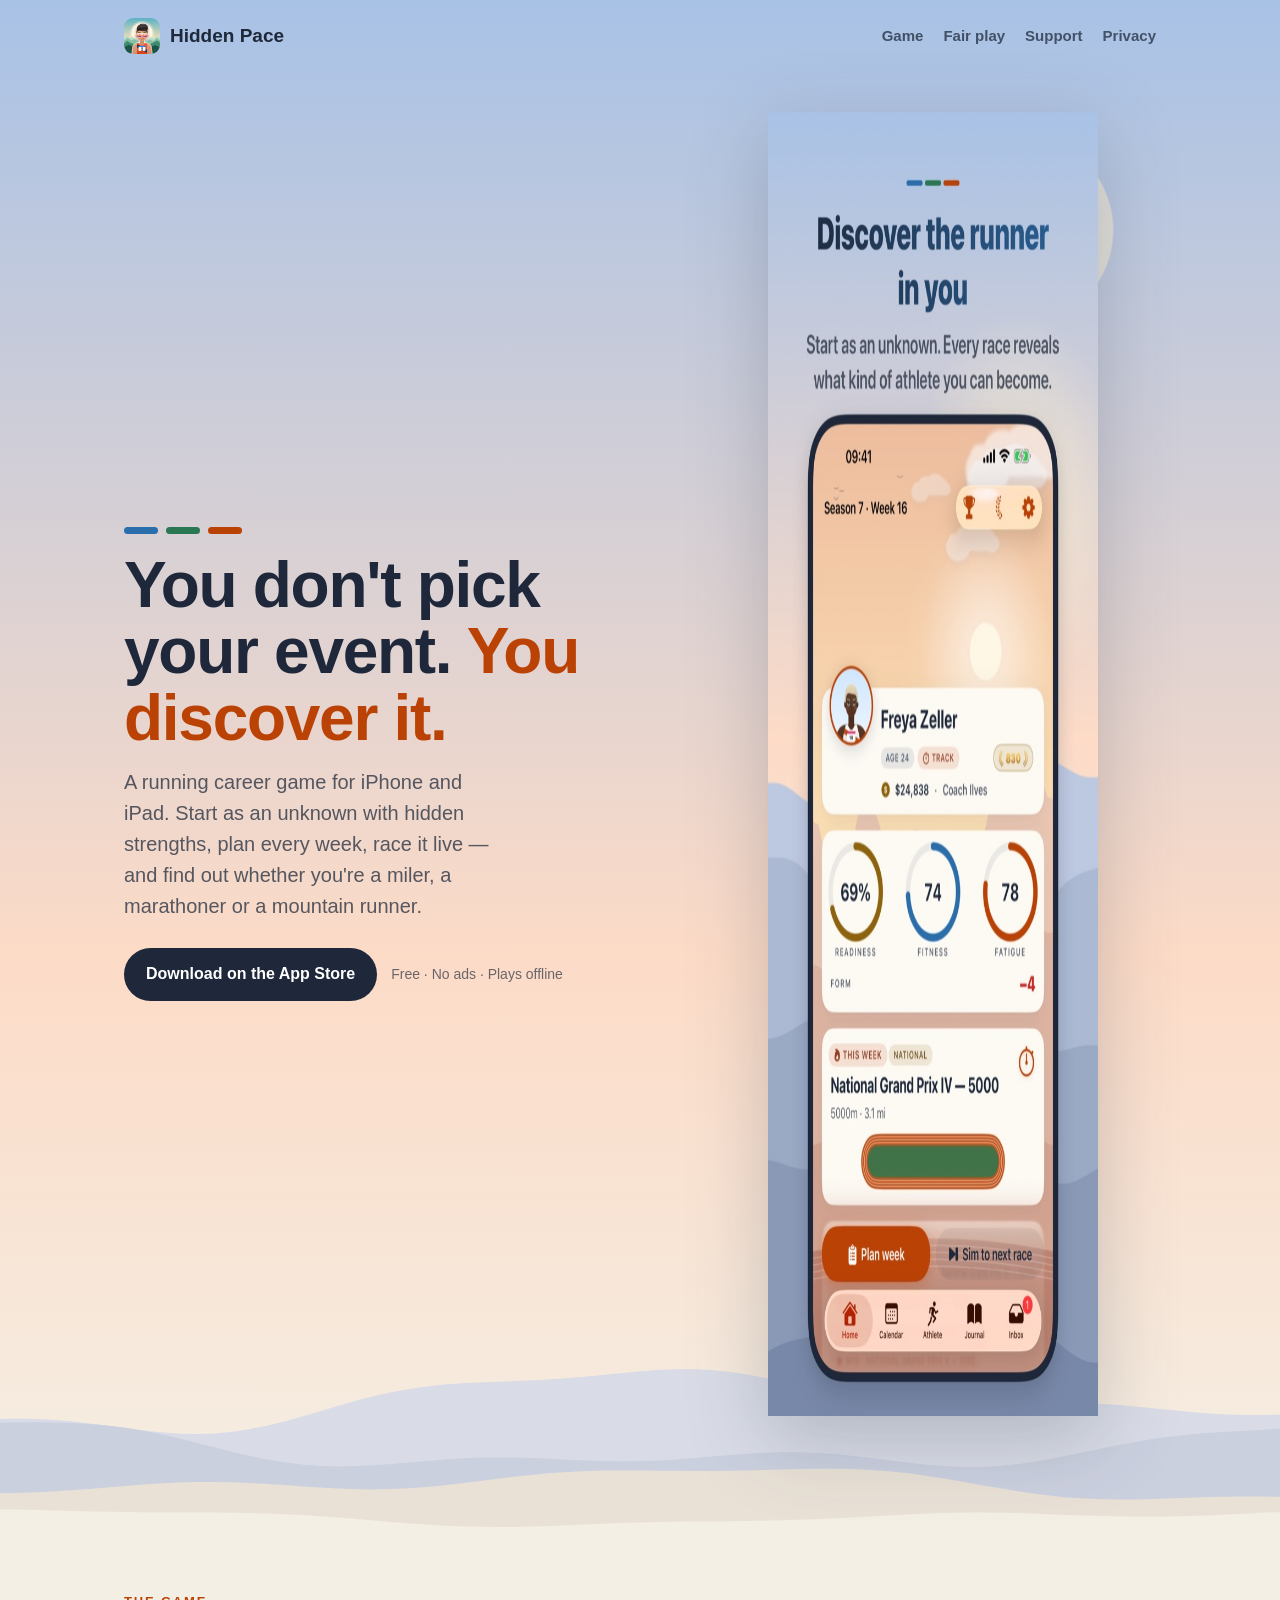
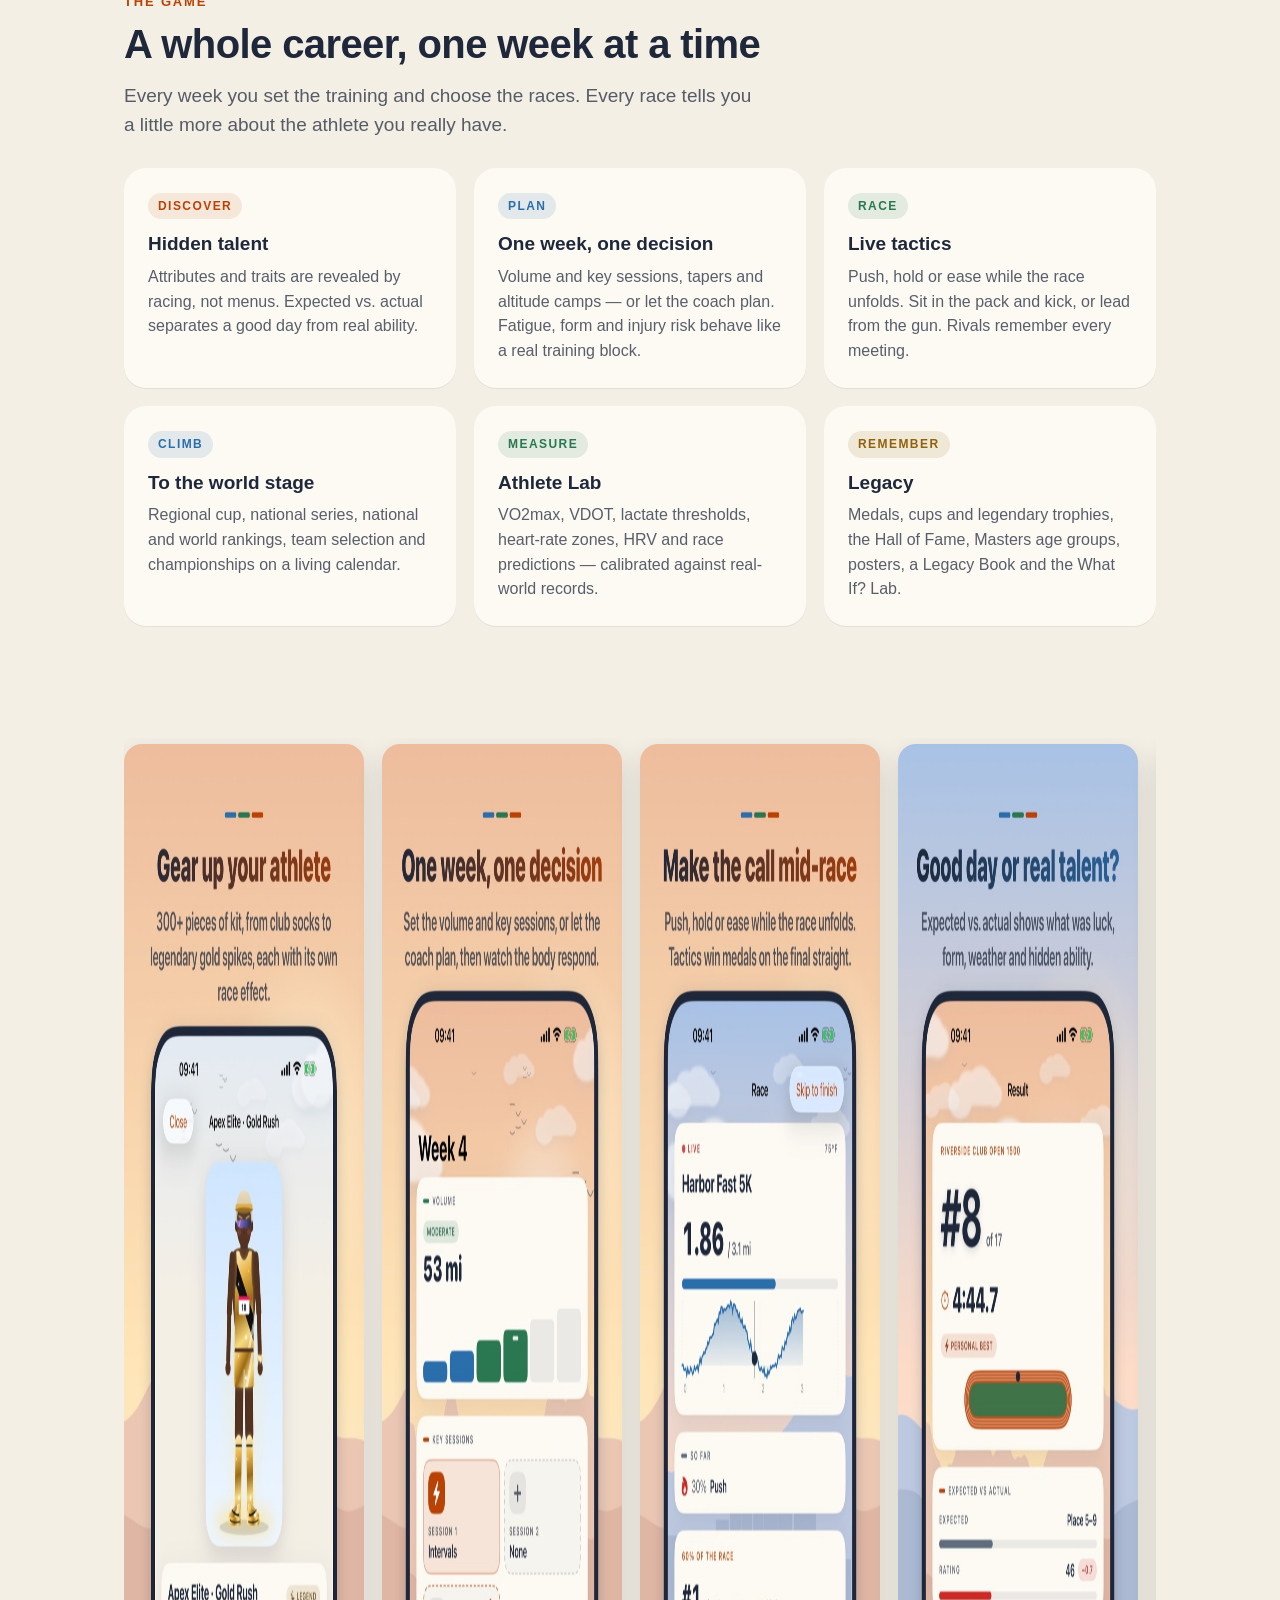
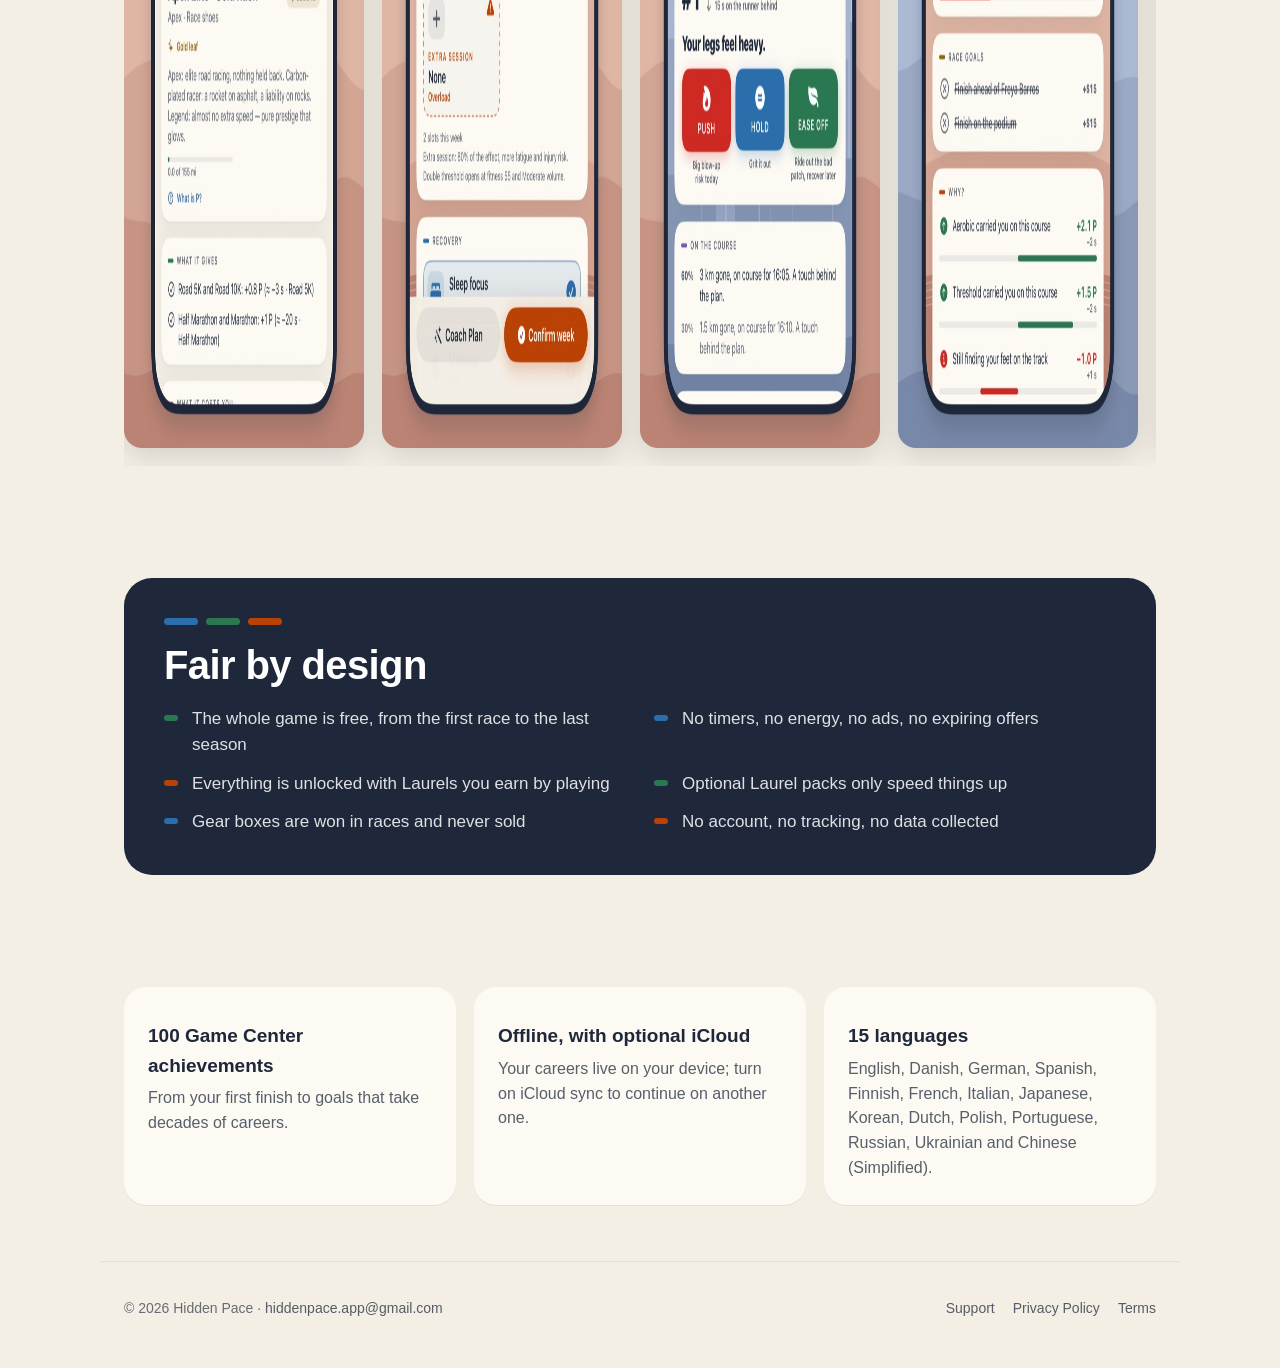
==== index.html @ 8b12b9e5 "Add files via upload" ====
<!DOCTYPE html>
<html lang="en">
<head>
  <meta charset="UTF-8">
  <meta name="viewport" content="width=device-width, initial-scale=1.0">
  <title>Hidden Pace — Running Career Game for iPhone and iPad</title>
  <meta name="description" content="Hidden Pace is a running career game: start as an unknown and discover, race by race, whether you are a miler, a marathoner or a mountain runner. No timers, no energy, no ads.">
  <link rel="canonical" href="https://hiddenpace.app/">
  <meta property="og:type" content="website">
  <meta property="og:site_name" content="Hidden Pace">
  <meta property="og:url" content="https://hiddenpace.app/">
  <meta property="og:title" content="Hidden Pace — Running Career Game">
  <meta property="og:description" content="You don't pick your event — you discover it. Track, road, marathon and trail. No timers, no energy, no ads.">
  <meta property="og:image" content="https://hiddenpace.app/images/01-home.jpg">
  <meta name="twitter:card" content="summary_large_image">
  <meta name="apple-itunes-app" content="app-id=6818750130">
  <meta name="theme-color" content="#A8C2E6">
  <link rel="icon" type="image/png" href="icon.png">
  <link rel="apple-touch-icon" href="apple-touch-icon.png">
  <link rel="stylesheet" href="styles.css">
  <script type="application/ld+json">
  {
    "@context": "https://schema.org",
    "@type": "SoftwareApplication",
    "name": "Hidden Pace",
    "operatingSystem": "iOS, iPadOS",
    "applicationCategory": "GameApplication",
    "offers": { "@type": "Offer", "price": "0", "priceCurrency": "USD" },
    "url": "https://hiddenpace.app/",
    "downloadUrl": "https://apps.apple.com/app/id6818750130"
  }
  </script>
</head>
<body>
  <header class="hero">
    <nav class="nav">
      <a class="brand" href="./"><img src="icon.png" alt=""><span>Hidden Pace</span></a>
      <ul class="nav-links">
        <li><a href="#features">Game</a></li>
        <li><a href="#fair">Fair play</a></li>
        <li><a href="support.html">Support</a></li>
        <li><a href="privacy.html">Privacy</a></li>
      </ul>
    </nav>
    <div class="hero-inner">
      <div>
        <div class="stripe" aria-hidden="true"><span></span><span></span><span></span></div>
        <h1>You don't pick your event. <em>You discover it.</em></h1>
        <p class="lead">A running career game for iPhone and iPad. Start as an unknown with hidden strengths, plan every week, race it live — and find out whether you're a miler, a marathoner or a mountain runner.</p>
        <div class="cta">
          <a class="button" href="https://apps.apple.com/app/id6818750130">Download on the App Store</a>
          <span class="note">Free · No ads · Plays offline</span>
        </div>
      </div>
      <div class="hero-shot"><img src="images/01-home.jpg" width="600" height="1304" alt="Hidden Pace Home screen: athlete card, form, fitness and fatigue rings, and this week's national race."></div>
    </div>
  </header>

  <main>
    <section id="features">
      <div class="eyebrow">The game</div>
      <h2>A whole career, one week at a time</h2>
      <p class="section-lead">Every week you set the training and choose the races. Every race tells you a little more about the athlete you really have.</p>
      <div class="grid">
        <div class="card"><span class="tag orange">Discover</span><h3>Hidden talent</h3><p>Attributes and traits are revealed by racing, not menus. Expected vs. actual separates a good day from real ability.</p></div>
        <div class="card"><span class="tag blue">Plan</span><h3>One week, one decision</h3><p>Volume and key sessions, tapers and altitude camps — or let the coach plan. Fatigue, form and injury risk behave like a real training block.</p></div>
        <div class="card"><span class="tag green">Race</span><h3>Live tactics</h3><p>Push, hold or ease while the race unfolds. Sit in the pack and kick, or lead from the gun. Rivals remember every meeting.</p></div>
        <div class="card"><span class="tag blue">Climb</span><h3>To the world stage</h3><p>Regional cup, national series, national and world rankings, team selection and championships on a living calendar.</p></div>
        <div class="card"><span class="tag green">Measure</span><h3>Athlete Lab</h3><p>VO2max, VDOT, lactate thresholds, heart-rate zones, HRV and race predictions — calibrated against real-world records.</p></div>
        <div class="card"><span class="tag ochre">Remember</span><h3>Legacy</h3><p>Medals, cups and legendary trophies, the Hall of Fame, Masters age groups, posters, a Legacy Book and the What If? Lab.</p></div>
      </div>
    </section>

    <section aria-label="Screenshots">
      <div class="shots">
        <img src="images/02-athlete.jpg" width="600" height="1304" loading="lazy" alt="Locker: an athlete in a legendary gold racing kit.">
        <img src="images/03-week-plan.jpg" width="600" height="1304" loading="lazy" alt="Week plan with volume and key sessions.">
        <img src="images/04-live-race.jpg" width="600" height="1304" loading="lazy" alt="Live race with Push, Hold and Ease decisions.">
        <img src="images/05-result.jpg" width="600" height="1304" loading="lazy" alt="Result screen with expected vs. actual and the reasons behind the time.">
        <img src="images/06-lab.jpg" width="600" height="1304" loading="lazy" alt="Athlete Lab with VO2max, VDOT and heart-rate zones.">
        <img src="images/07-world.jpg" width="600" height="1304" loading="lazy" alt="National and world rankings.">
        <img src="images/08-trophies.jpg" width="600" height="1304" loading="lazy" alt="Trophy cabinet with medals and cups.">
        <img src="images/09-legacy.jpg" width="600" height="1304" loading="lazy" alt="Legacy screen with career summary.">
      </div>
    </section>

    <section id="fair">
      <div class="fair">
        <div class="stripe" aria-hidden="true"><span></span><span></span><span></span></div>
        <h2 style="margin-top:18px">Fair by design</h2>
        <ul>
          <li>The whole game is free, from the first race to the last season</li>
          <li>No timers, no energy, no ads, no expiring offers</li>
          <li>Everything is unlocked with Laurels you earn by playing</li>
          <li>Optional Laurel packs only speed things up</li>
          <li>Gear boxes are won in races and never sold</li>
          <li>No account, no tracking, no data collected</li>
        </ul>
      </div>
    </section>

    <section>
      <div class="grid">
        <div class="card"><h3>100 Game Center achievements</h3><p>From your first finish to goals that take decades of careers.</p></div>
        <div class="card"><h3>Offline, with optional iCloud</h3><p>Your careers live on your device; turn on iCloud sync to continue on another one.</p></div>
        <div class="card"><h3>15 languages</h3><p>English, Danish, German, Spanish, Finnish, French, Italian, Japanese, Korean, Dutch, Polish, Portuguese, Russian, Ukrainian and Chinese (Simplified).</p></div>
      </div>
    </section>
  </main>

  <footer>
    <span>© 2026 Hidden Pace · <a href="mailto:hiddenpace.app@gmail.com">hiddenpace.app@gmail.com</a></span>
    <nav><a href="support.html">Support</a><a href="privacy.html">Privacy Policy</a><a href="terms.html">Terms</a></nav>
  </footer>
</body>
</html>
---- styles.css ----
/* Hidden Pace — "Alpine '72": warm paper, ink navy, Munich-72 blue / green / orange, flat cards, no glow.
   Tokens mirror hiddenpace/Design/Game/GameTheme.swift. */
:root {
  --paper: #F4EFE5;
  --card: #FDFAF4;
  --ink: #1E283A;
  --ink-2: rgba(30, 40, 58, 0.74);
  --ink-3: rgba(30, 40, 58, 0.66);
  --hairline: rgba(30, 40, 58, 0.08);
  --blue: #2B6EAC;
  --green: #2A7851;
  --orange: #BB4205;
  --ochre: #8F630D;
  --sky-top: #A8C2E6;
  --horizon: #FCDBC7;
  --radius: 22px;
  --max: 1080px;
  color-scheme: light;
}

* { box-sizing: border-box; }
html { -webkit-text-size-adjust: 100%; }
body {
  margin: 0;
  font-family: -apple-system, BlinkMacSystemFont, "SF Pro Text", "Segoe UI", Roboto, "Helvetica Neue", Arial, sans-serif;
  color: var(--ink);
  background: var(--paper);
  line-height: 1.55;
  font-size: 17px;
}
a { color: var(--blue); text-decoration-thickness: 1px; text-underline-offset: 3px; }
a:hover { color: var(--orange); }
img { max-width: 100%; display: block; }

/* Munich-72 colour bar */
.stripe { display: flex; gap: 8px; }
.stripe span { width: 34px; height: 7px; border-radius: 4px; }
.stripe span:nth-child(1) { background: var(--blue); }
.stripe span:nth-child(2) { background: var(--green); }
.stripe span:nth-child(3) { background: var(--orange); }

/* Navigation */
.nav {
  max-width: var(--max); margin: 0 auto; padding: 18px 24px;
  display: flex; align-items: center; justify-content: space-between; gap: 16px; flex-wrap: wrap;
}
.brand { display: flex; align-items: center; gap: 10px; color: var(--ink); text-decoration: none; font-weight: 800; font-size: 19px; }
.brand img { width: 36px; height: 36px; border-radius: 9px; }
.nav-links { list-style: none; display: flex; gap: 20px; margin: 0; padding: 0; flex-wrap: wrap; }
.nav-links a { color: var(--ink-2); text-decoration: none; font-weight: 600; font-size: 15px; }
.nav-links a:hover, .nav-links a[aria-current="page"] { color: var(--ink); }

/* Hero: the game's sky and ridges */
.hero {
  position: relative; overflow: hidden;
  background: linear-gradient(180deg, var(--sky-top) 0%, var(--horizon) 62%, var(--paper) 100%);
  padding-bottom: 120px;
}
.hero::before {           /* sun */
  content: ""; position: absolute; width: 220px; height: 220px; right: 12%; top: 120px; border-radius: 50%;
  background: radial-gradient(circle, #FFF8E6 0 38%, rgba(255, 242, 214, 0.55) 39% 62%, rgba(255, 242, 214, 0) 63%);
}
.hero::after {            /* ridges — the game's landscape, haze to paper */
  content: ""; position: absolute; left: 0; right: 0; bottom: 0; height: 200px;
  background: url("images/ridges.svg") bottom / 100% 100% no-repeat;
}
.hero-inner {
  position: relative; z-index: 1; max-width: var(--max); margin: 0 auto; padding: 40px 24px 0;
  display: grid; grid-template-columns: 1.1fr 0.9fr; gap: 40px; align-items: center;
}
.hero h1 { font-size: clamp(38px, 6vw, 64px); line-height: 1.04; letter-spacing: -0.02em; margin: 18px 0 16px; font-weight: 850; }
.hero h1 em { font-style: normal; color: var(--orange); }
.hero .lead { font-size: 20px; color: var(--ink-2); max-width: 34ch; margin: 0 0 26px; }
.hero-shot img { width: min(330px, 100%); margin: 0 auto; filter: drop-shadow(0 22px 40px rgba(30, 40, 58, 0.22)); }

.cta { display: flex; gap: 14px; align-items: center; flex-wrap: wrap; }
.button {
  display: inline-flex; align-items: center; gap: 10px; padding: 14px 22px; border-radius: 999px;
  background: var(--ink); color: #fff; text-decoration: none; font-weight: 700; font-size: 16px;
}
.button:hover { color: #fff; background: #2C3A52; }
.button.secondary { background: var(--card); color: var(--ink); }
.button.secondary:hover { color: var(--ink); background: #fff; }
.button svg { width: 20px; height: 20px; fill: currentColor; }
.note { color: var(--ink-3); font-size: 14px; }

/* Sections */
section { max-width: var(--max); margin: 0 auto; padding: 56px 24px; }
.eyebrow { font-size: 13px; font-weight: 800; letter-spacing: 0.14em; text-transform: uppercase; color: var(--orange); margin-bottom: 10px; }
h2 { font-size: clamp(28px, 4vw, 40px); line-height: 1.12; letter-spacing: -0.015em; margin: 0 0 14px; font-weight: 820; }
.section-lead { color: var(--ink-2); font-size: 19px; max-width: 60ch; margin: 0 0 28px; }

.grid { display: grid; grid-template-columns: repeat(3, 1fr); gap: 18px; }
.card { background: var(--card); border-radius: var(--radius); padding: 24px; box-shadow: 0 1px 0 var(--hairline); }
.card h3 { margin: 10px 0 6px; font-size: 19px; }
.card p { margin: 0; color: var(--ink-2); font-size: 16px; }
.tag { display: inline-block; font-size: 12px; font-weight: 800; letter-spacing: 0.12em; text-transform: uppercase; padding: 4px 10px; border-radius: 999px; }
.tag.blue { color: var(--blue); background: rgba(43, 110, 172, 0.12); }
.tag.green { color: var(--green); background: rgba(42, 120, 81, 0.12); }
.tag.orange { color: var(--orange); background: rgba(187, 66, 5, 0.1); }
.tag.ochre { color: var(--ochre); background: rgba(143, 99, 13, 0.12); }

.shots { display: flex; gap: 18px; overflow-x: auto; padding: 6px 2px 18px; scroll-snap-type: x mandatory; }
.shots img { width: 240px; flex: 0 0 auto; border-radius: 18px; scroll-snap-align: start; box-shadow: 0 10px 26px rgba(30, 40, 58, 0.14); }

.fair { background: var(--ink); color: #fff; border-radius: 28px; padding: 40px; }
.fair h2 { color: #fff; }
.fair ul { list-style: none; padding: 0; margin: 18px 0 0; display: grid; grid-template-columns: repeat(2, 1fr); gap: 12px 28px; }
.fair li { padding-left: 28px; position: relative; color: rgba(255, 255, 255, 0.86); }
.fair li::before { content: ""; position: absolute; left: 0; top: 9px; width: 14px; height: 6px; border-radius: 3px; background: var(--green); }
.fair li:nth-child(3n+2)::before { background: var(--blue); }
.fair li:nth-child(3n)::before { background: var(--orange); }

/* Text pages */
.page { max-width: 760px; margin: 0 auto; padding: 24px 24px 64px; }
.page h1 { font-size: clamp(34px, 5vw, 48px); line-height: 1.08; margin: 14px 0 8px; letter-spacing: -0.02em; }
.page h2 { font-size: 24px; margin: 38px 0 10px; }
.page h3 { font-size: 18px; margin: 24px 0 6px; }
.page p, .page li { color: var(--ink-2); }
.page strong { color: var(--ink); }
.effective { color: var(--ink-3); font-size: 15px; margin-top: 0; }
.summary { background: var(--card); border-radius: var(--radius); padding: 20px 24px; margin: 24px 0; }
.summary ul { margin: 0; padding-left: 20px; }
.summary li { margin: 6px 0; }
table { width: 100%; border-collapse: collapse; margin: 14px 0; font-size: 15px; background: var(--card); border-radius: 14px; overflow: hidden; }
th, td { text-align: left; padding: 10px 14px; border-bottom: 1px solid var(--hairline); vertical-align: top; }
th { color: var(--ink); font-weight: 700; }
td { color: var(--ink-2); }
details { background: var(--card); border-radius: 16px; padding: 16px 20px; margin: 10px 0; }
details summary { cursor: pointer; font-weight: 700; color: var(--ink); }
details p { margin: 10px 0 0; }
.contact { background: var(--card); border-radius: var(--radius); padding: 24px; margin: 22px 0; display: flex; gap: 18px; align-items: center; flex-wrap: wrap; }
.contact .button { margin-left: auto; }

/* Footer */
footer { max-width: var(--max); margin: 0 auto; padding: 36px 24px 48px; border-top: 1px solid var(--hairline); display: flex; justify-content: space-between; gap: 18px; flex-wrap: wrap; color: var(--ink-3); font-size: 14px; }
footer nav { display: flex; gap: 18px; flex-wrap: wrap; }
footer a { color: var(--ink-2); text-decoration: none; }

@media (max-width: 860px) {
  .hero-inner { grid-template-columns: 1fr; text-align: left; }
  .grid { grid-template-columns: 1fr 1fr; }
  .fair ul { grid-template-columns: 1fr; }
}
@media (max-width: 560px) {
  body { font-size: 16px; }
  .grid { grid-template-columns: 1fr; }
  .fair { padding: 28px 22px; }
  .shots img { width: 200px; }
}
@media (prefers-reduced-motion: no-preference) {
  .shots { scroll-behavior: smooth; }
}
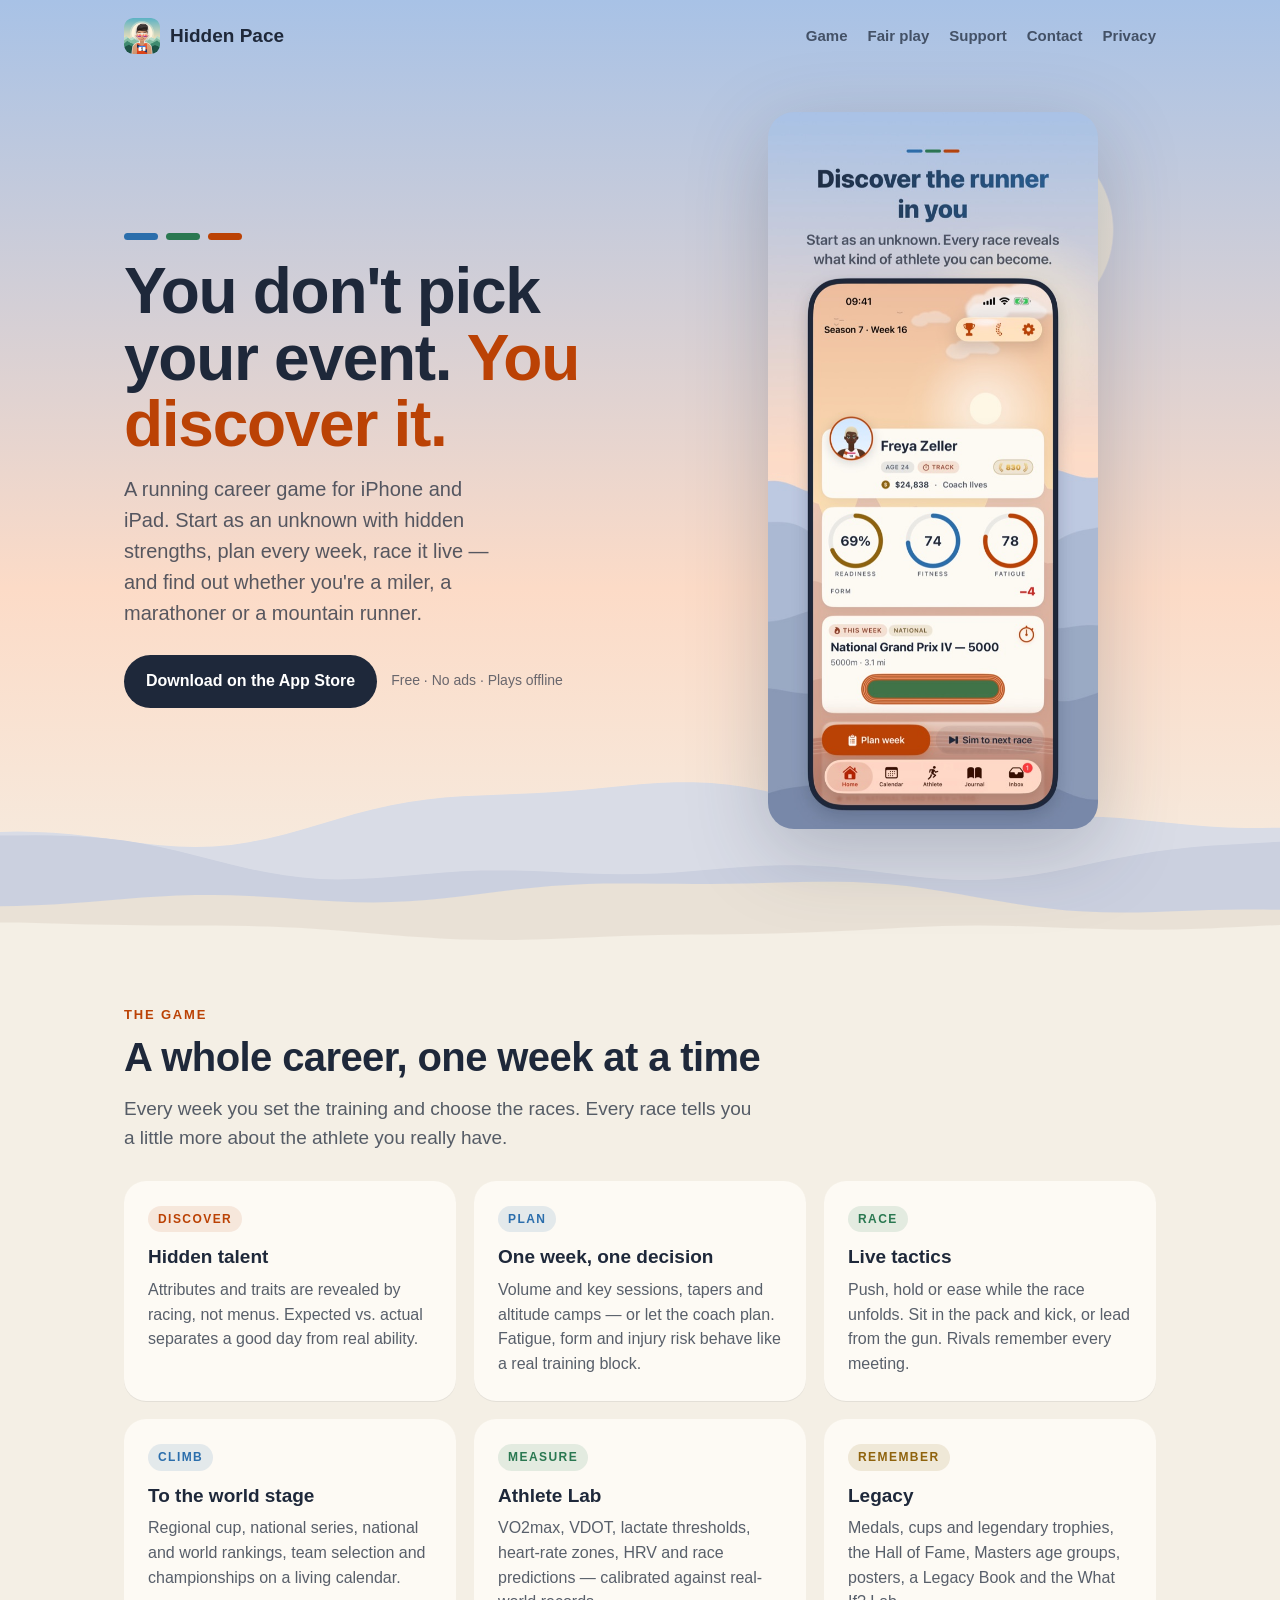
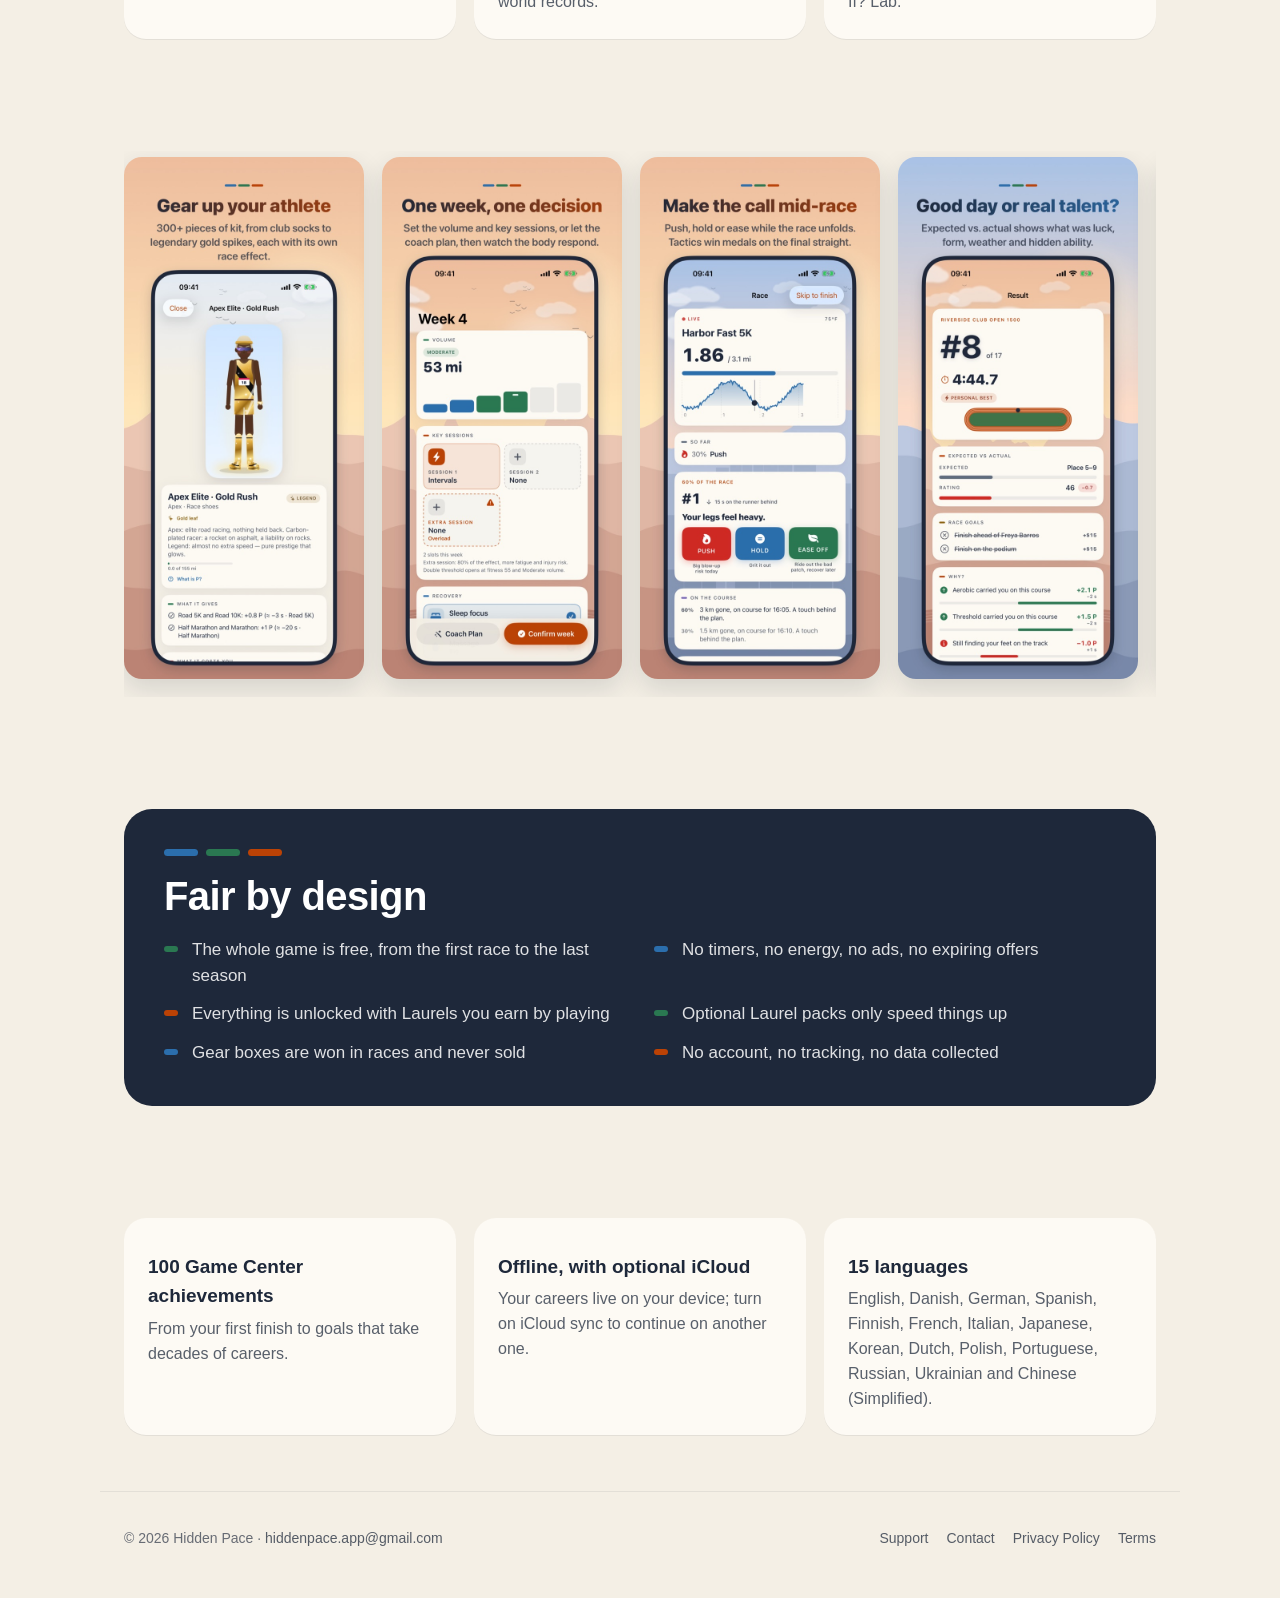
==== commit cc30af4e: "Add files via upload" ====
--- a/index.html
+++ b/index.html
@@ -5,13 +5,13 @@
   <meta name="viewport" content="width=device-width, initial-scale=1.0">
   <title>Hidden Pace — Running Career Game for iPhone and iPad</title>
   <meta name="description" content="Hidden Pace is a running career game: start as an unknown and discover, race by race, whether you are a miler, a marathoner or a mountain runner. No timers, no energy, no ads.">
-  <link rel="canonical" href="https://hiddenpace.app/">
+  <link rel="canonical" href="https://hiddenpace.github.io/">
   <meta property="og:type" content="website">
   <meta property="og:site_name" content="Hidden Pace">
-  <meta property="og:url" content="https://hiddenpace.app/">
+  <meta property="og:url" content="https://hiddenpace.github.io/">
   <meta property="og:title" content="Hidden Pace — Running Career Game">
   <meta property="og:description" content="You don't pick your event — you discover it. Track, road, marathon and trail. No timers, no energy, no ads.">
-  <meta property="og:image" content="https://hiddenpace.app/images/01-home.jpg">
+  <meta property="og:image" content="https://hiddenpace.github.io/images/01-home.jpg">
   <meta name="twitter:card" content="summary_large_image">
   <meta name="apple-itunes-app" content="app-id=6818750130">
   <meta name="theme-color" content="#A8C2E6">
@@ -26,7 +26,7 @@
     "operatingSystem": "iOS, iPadOS",
     "applicationCategory": "GameApplication",
     "offers": { "@type": "Offer", "price": "0", "priceCurrency": "USD" },
-    "url": "https://hiddenpace.app/",
+    "url": "https://hiddenpace.github.io/",
     "downloadUrl": "https://apps.apple.com/app/id6818750130"
   }
   </script>
@@ -39,6 +39,7 @@
         <li><a href="#features">Game</a></li>
         <li><a href="#fair">Fair play</a></li>
         <li><a href="support.html">Support</a></li>
+        <li><a href="contact.html">Contact</a></li>
         <li><a href="privacy.html">Privacy</a></li>
       </ul>
     </nav>
@@ -110,7 +111,7 @@
 
   <footer>
     <span>© 2026 Hidden Pace · <a href="mailto:hiddenpace.app@gmail.com">hiddenpace.app@gmail.com</a></span>
-    <nav><a href="support.html">Support</a><a href="privacy.html">Privacy Policy</a><a href="terms.html">Terms</a></nav>
+    <nav><a href="support.html">Support</a><a href="contact.html">Contact</a><a href="privacy.html">Privacy Policy</a><a href="terms.html">Terms</a></nav>
   </footer>
 </body>
 </html>
--- a/styles.css
+++ b/styles.css
@@ -30,7 +30,7 @@
 }
 a { color: var(--blue); text-decoration-thickness: 1px; text-underline-offset: 3px; }
 a:hover { color: var(--orange); }
-img { max-width: 100%; display: block; }
+img { max-width: 100%; height: auto; display: block; }
 
 /* Munich-72 colour bar */
 .stripe { display: flex; gap: 8px; }
@@ -71,7 +71,7 @@
 .hero h1 { font-size: clamp(38px, 6vw, 64px); line-height: 1.04; letter-spacing: -0.02em; margin: 18px 0 16px; font-weight: 850; }
 .hero h1 em { font-style: normal; color: var(--orange); }
 .hero .lead { font-size: 20px; color: var(--ink-2); max-width: 34ch; margin: 0 0 26px; }
-.hero-shot img { width: min(330px, 100%); margin: 0 auto; filter: drop-shadow(0 22px 40px rgba(30, 40, 58, 0.22)); }
+.hero-shot img { width: min(330px, 100%); height: auto; aspect-ratio: 1320 / 2868; border-radius: 26px; margin: 0 auto; filter: drop-shadow(0 22px 40px rgba(30, 40, 58, 0.22)); }
 
 .cta { display: flex; gap: 14px; align-items: center; flex-wrap: wrap; }
 .button {
@@ -101,7 +101,7 @@
 .tag.ochre { color: var(--ochre); background: rgba(143, 99, 13, 0.12); }
 
 .shots { display: flex; gap: 18px; overflow-x: auto; padding: 6px 2px 18px; scroll-snap-type: x mandatory; }
-.shots img { width: 240px; flex: 0 0 auto; border-radius: 18px; scroll-snap-align: start; box-shadow: 0 10px 26px rgba(30, 40, 58, 0.14); }
+.shots img { width: 240px; height: auto; aspect-ratio: 1320 / 2868; flex: 0 0 auto; border-radius: 18px; scroll-snap-align: start; box-shadow: 0 10px 26px rgba(30, 40, 58, 0.14); }
 
 .fair { background: var(--ink); color: #fff; border-radius: 28px; padding: 40px; }
 .fair h2 { color: #fff; }
